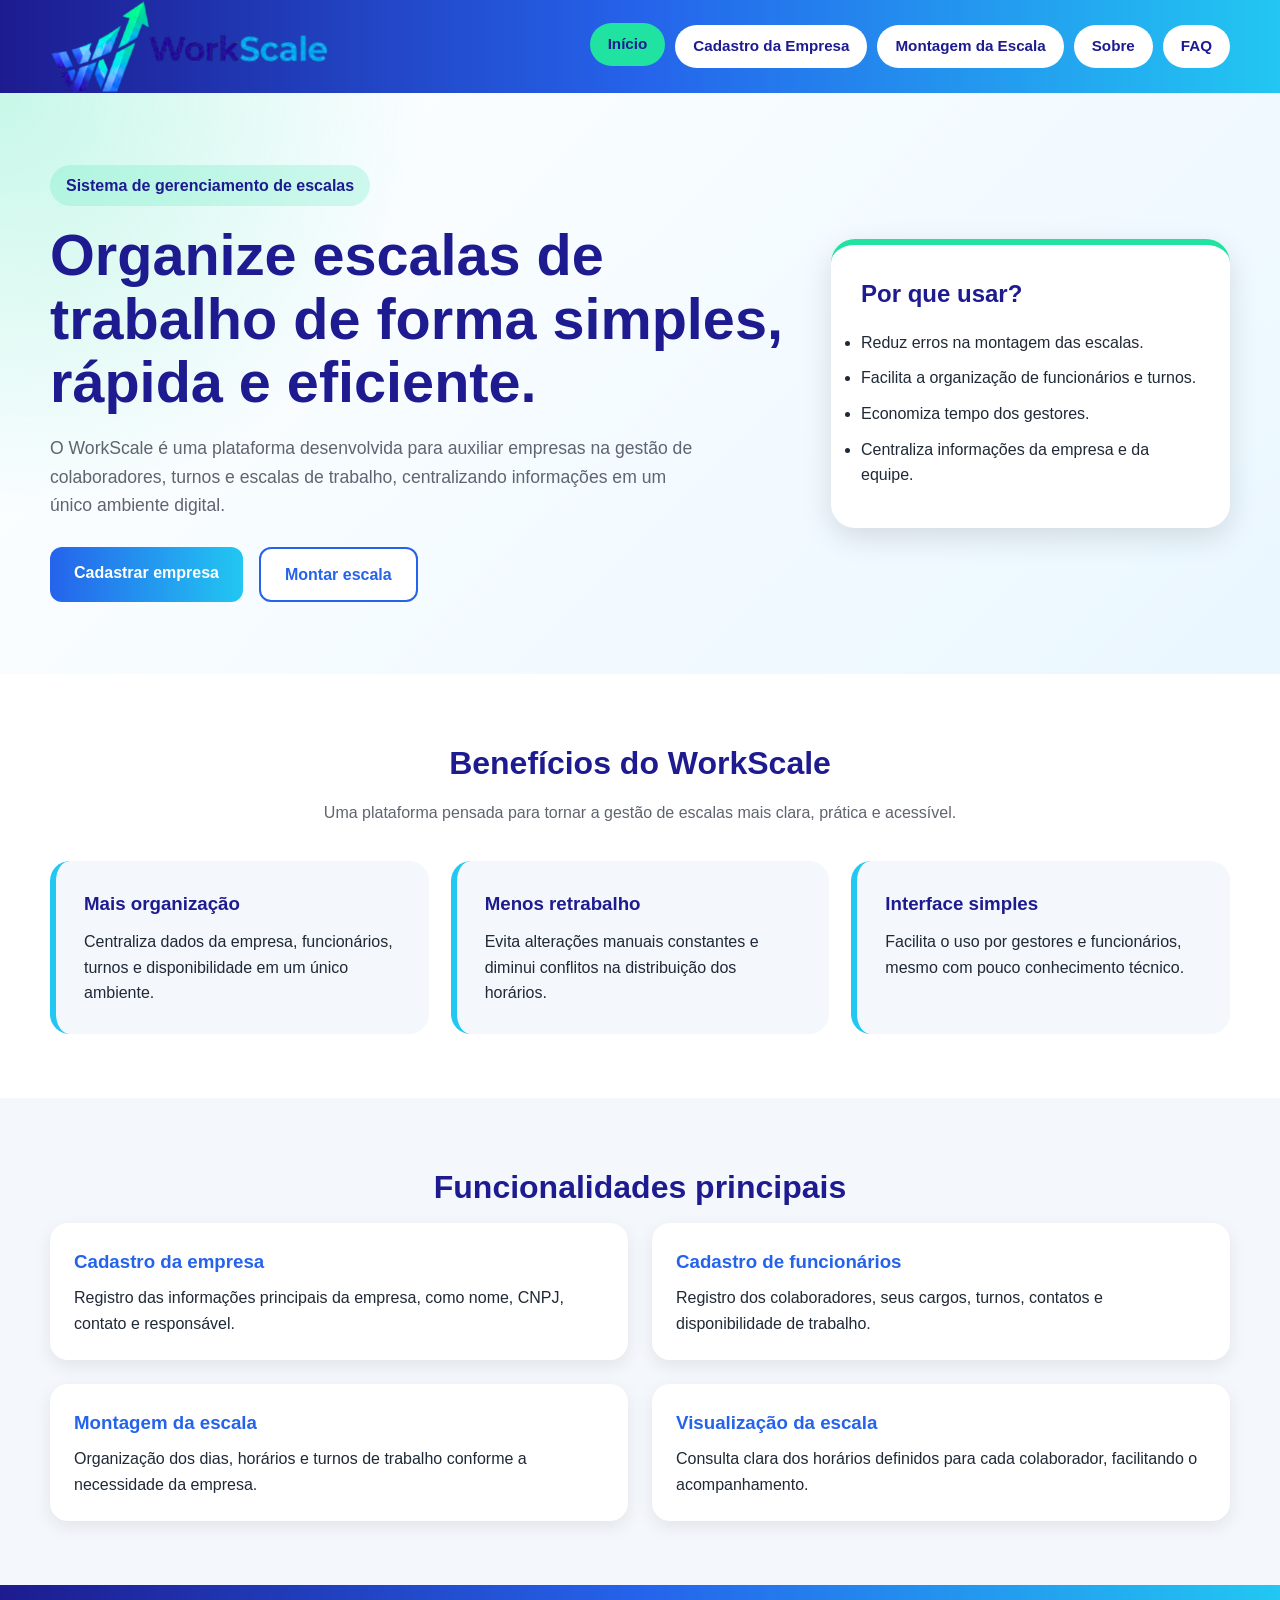
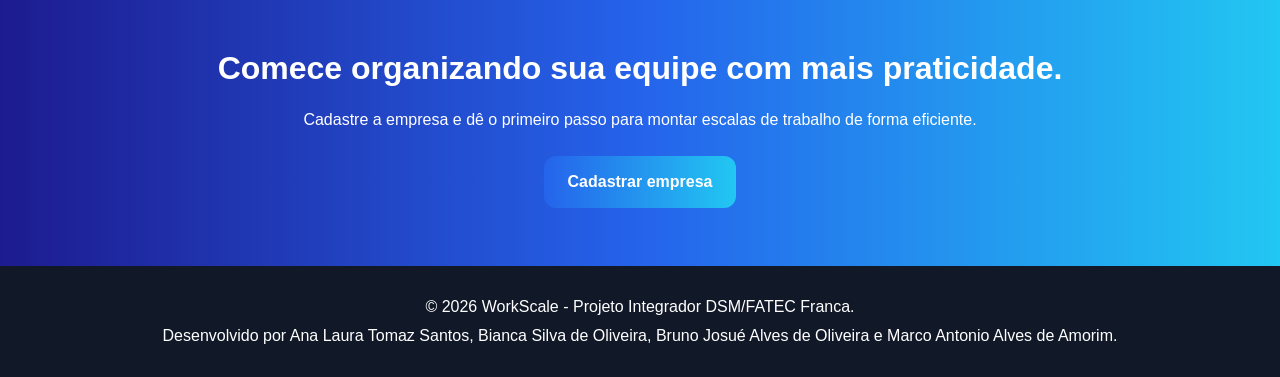
==== index.html @ eb6d6a7c "Primeira versão do projeto WorkScale Estrutura inicial do site com páginas principais e identidade v" ====
<!DOCTYPE html>
<html lang="pt-BR">
<head>
  <meta charset="UTF-8">
  <meta name="viewport" content="width=device-width, initial-scale=1.0">
  <title>WorkScale | Gestão de Escalas</title>
  <link rel="stylesheet" href="./css/style.css">
</head>
<body>

  <header class="cabecalho">
    <div class="container cabecalho-conteudo">

      <a href="index.html" class="logo-area">
        <img src="./imagens/logo-workscale.png" alt="Logo WorkScale" class="logo">
      </a>

      <nav class="menu">
        <a href="index.html" class="ativo">Início</a>
        <a href="empresa.html">Cadastro da Empresa</a>
        <a href="escala.html">Montagem da Escala</a>
        <a href="sobre.html">Sobre</a>
        <a href="faq.html">FAQ</a>
      </nav>

    </div>
  </header>

  <main>

    <section class="hero">
      <div class="container hero-conteudo">

        <div class="hero-texto">
          <p class="etiqueta">Sistema de gerenciamento de escalas</p>

          <h1>Organize escalas de trabalho de forma simples, rápida e eficiente.</h1>

          <p class="descricao">
            O WorkScale é uma plataforma desenvolvida para auxiliar empresas na gestão de
            colaboradores, turnos e escalas de trabalho, centralizando informações em um único
            ambiente digital.
          </p>

          <div class="botoes-hero">
            <a href="empresa.html" class="botao botao-principal">Cadastrar empresa</a>
            <a href="escala.html" class="botao botao-secundario">Montar escala</a>
          </div>
        </div>

        <div class="hero-card">
          <h2>Por que usar?</h2>
          <ul>
            <li>Reduz erros na montagem das escalas.</li>
            <li>Facilita a organização de funcionários e turnos.</li>
            <li>Economiza tempo dos gestores.</li>
            <li>Centraliza informações da empresa e da equipe.</li>
          </ul>
        </div>

      </div>
    </section>

    <section class="secao">
      <div class="container">

        <h2 class="titulo-secao">Benefícios do WorkScale</h2>

        <p class="subtitulo-secao">
          Uma plataforma pensada para tornar a gestão de escalas mais clara, prática e acessível.
        </p>

        <div class="cards">

          <article class="card">
            <h3>Mais organização</h3>
            <p>
              Centraliza dados da empresa, funcionários, turnos e disponibilidade em um único ambiente.
            </p>
          </article>

          <article class="card">
            <h3>Menos retrabalho</h3>
            <p>
              Evita alterações manuais constantes e diminui conflitos na distribuição dos horários.
            </p>
          </article>

          <article class="card">
            <h3>Interface simples</h3>
            <p>
              Facilita o uso por gestores e funcionários, mesmo com pouco conhecimento técnico.
            </p>
          </article>

        </div>

      </div>
    </section>

    <section class="secao secao-clara">
      <div class="container">

        <h2 class="titulo-secao">Funcionalidades principais</h2>

        <div class="lista-funcionalidades">

          <div>
            <h3>Cadastro da empresa</h3>
            <p>
              Registro das informações principais da empresa, como nome, CNPJ, contato e responsável.
            </p>
          </div>

          <div>
            <h3>Cadastro de funcionários</h3>
            <p>
              Registro dos colaboradores, seus cargos, turnos, contatos e disponibilidade de trabalho.
            </p>
          </div>

          <div>
            <h3>Montagem da escala</h3>
            <p>
              Organização dos dias, horários e turnos de trabalho conforme a necessidade da empresa.
            </p>
          </div>

          <div>
            <h3>Visualização da escala</h3>
            <p>
              Consulta clara dos horários definidos para cada colaborador, facilitando o acompanhamento.
            </p>
          </div>

        </div>

      </div>
    </section>

    <section class="chamada-final">
      <div class="container">

        <h2>Comece organizando sua equipe com mais praticidade.</h2>

        <p>
          Cadastre a empresa e dê o primeiro passo para montar escalas de trabalho de forma eficiente.
        </p>

        <a href="empresa.html" class="botao botao-principal">Cadastrar empresa</a>

      </div>
    </section>

  </main>

  <footer class="rodape">
    <div class="container rodape-conteudo">
      <p>&copy; 2026 WorkScale - Projeto Integrador DSM/FATEC Franca.</p>
      <p>Desenvolvido por Ana Laura Tomaz Santos, Bianca Silva de Oliveira, Bruno Josué Alves de Oliveira
e Marco Antonio Alves de Amorim.
</p>
    </div>
  </footer>

  <script src="./js/script.js"></script>

</body>
</html>
---- css/style.css ----
:root {
  --azul-escuro: #1d1b8f;
  --azul: #2563eb;
  --azul-claro: #22c7f2;
  --verde: #20e3a2;
  --branco: #ffffff;
  --cinza-claro: #f4f7fb;
  --cinza: #5f6470;
  --texto: #1f2937;
  --sombra: 0 10px 30px rgba(0, 0, 0, 0.12);
}

* {
  margin: 0;
  padding: 0;
  box-sizing: border-box;
}

body {
  font-family: Arial, Helvetica, sans-serif;
  color: var(--texto);
  background-color: var(--cinza-claro);
  line-height: 1.6;
}

.container {
  width: min(1180px, 94%);
  margin: 0 auto;
}

/* CABEÇALHO */

.cabecalho {
  background: linear-gradient(
    90deg,
    var(--azul-escuro),
    var(--azul),
    var(--azul-claro)
  );
  padding: 0;
  box-shadow: var(--sombra);
}

.cabecalho-conteudo {
  display: flex;
  align-items: center;
  justify-content: space-between;
  gap: 28px;
  min-height: 85px;
}

.logo-area {
  display: flex;
  align-items: center;
  text-decoration: none;
  flex-shrink: 0;
}

.logo {
  width: 280px;
  height: auto;
  display: block;
}

.menu {
  display: flex;
  align-items: center;
  justify-content: flex-end;
  gap: 10px;
  flex-wrap: wrap;
}

.menu a {
  text-decoration: none;
  color: var(--azul-escuro);
  background-color: var(--branco);
  padding: 9px 18px;
  border-radius: 999px;
  font-weight: 700;
  font-size: 0.95rem;
  transition: 0.3s;
  white-space: nowrap;
}

.menu a:hover,
.menu a.ativo {
  background-color: var(--verde);
  color: var(--azul-escuro);
  transform: translateY(-2px);
}

/* SEÇÃO PRINCIPAL DA HOME */

.hero {
  padding: 72px 0;
  background:
    radial-gradient(
      circle at top left,
      rgba(32, 227, 162, 0.25),
      transparent 30%
    ),
    linear-gradient(135deg, #ffffff, #eaf7ff);
}

.hero-conteudo {
  display: grid;
  grid-template-columns: 1.3fr 0.7fr;
  align-items: center;
  gap: 40px;
}

.etiqueta {
  display: inline-block;
  background-color: rgba(32, 227, 162, 0.18);
  color: var(--azul-escuro);
  padding: 8px 16px;
  border-radius: 999px;
  font-weight: 700;
  margin-bottom: 18px;
}

.hero h1 {
  font-size: clamp(2rem, 5vw, 3.6rem);
  line-height: 1.1;
  color: var(--azul-escuro);
  margin-bottom: 20px;
}

.descricao {
  color: var(--cinza);
  font-size: 1.1rem;
  max-width: 650px;
  margin-bottom: 28px;
}

.hero-card {
  background-color: var(--branco);
  padding: 30px;
  border-radius: 24px;
  box-shadow: var(--sombra);
  border-top: 6px solid var(--verde);
}

.hero-card h2 {
  color: var(--azul-escuro);
  margin-bottom: 16px;
}

.hero-card li {
  margin-bottom: 10px;
}

/* BOTÕES */

.botoes-hero,
.botoes-formulario {
  display: flex;
  gap: 16px;
  flex-wrap: wrap;
}

.botao {
  display: inline-block;
  text-decoration: none;
  padding: 13px 24px;
  border-radius: 12px;
  font-weight: 800;
  transition: 0.3s;
}

.botao-principal {
  background: linear-gradient(
    90deg,
    var(--azul),
    var(--azul-claro)
  );
  color: var(--branco);
}

.botao-secundario {
  border: 2px solid var(--azul);
  color: var(--azul);
  background-color: var(--branco);
}

.botao:hover {
  transform: translateY(-3px);
  box-shadow: var(--sombra);
}

button.botao {
  border: none;
  cursor: pointer;
}

/* SEÇÕES */

.secao {
  padding: 64px 0;
  background-color: var(--branco);
}

.secao-clara {
  background-color: var(--cinza-claro);
}

.titulo-secao {
  text-align: center;
  color: var(--azul-escuro);
  font-size: 2rem;
  margin-bottom: 10px;
}

.subtitulo-secao {
  text-align: center;
  color: var(--cinza);
  max-width: 760px;
  margin: 0 auto 36px auto;
}

/* CARDS */

.cards {
  display: grid;
  grid-template-columns: repeat(3, 1fr);
  gap: 22px;
}

.card {
  background-color: var(--cinza-claro);
  padding: 28px;
  border-radius: 20px;
  border-left: 6px solid var(--azul-claro);
  transition: 0.3s;
}

.card:hover {
  transform: translateY(-5px);
  box-shadow: var(--sombra);
}

.card h3 {
  color: var(--azul-escuro);
  margin-bottom: 10px;
}

/* FUNCIONALIDADES */

.lista-funcionalidades {
  display: grid;
  grid-template-columns: repeat(2, 1fr);
  gap: 24px;
}

.lista-funcionalidades div {
  background-color: var(--branco);
  padding: 24px;
  border-radius: 18px;
  box-shadow: 0 6px 18px rgba(0,0,0,0.08);
}

.lista-funcionalidades h3 {
  color: var(--azul);
  margin-bottom: 8px;
}

/* CHAMADA FINAL */

.chamada-final {
  padding: 58px 0;
  text-align: center;
  background: linear-gradient(
    90deg,
    var(--azul-escuro),
    var(--azul),
    var(--azul-claro)
  );
  color: var(--branco);
}

.chamada-final h2 {
  font-size: 2rem;
  margin-bottom: 12px;
}

.chamada-final p {
  margin-bottom: 24px;
}

/* FORMULÁRIOS */

.formulario {
  background-color: var(--branco);
  padding: 32px;
  border-radius: 24px;
  box-shadow: var(--sombra);
  display: grid;
  grid-template-columns: repeat(2, 1fr);
  gap: 22px;
  max-width: 950px;
  margin: 0 auto;
}

.grupo-campo {
  display: flex;
  flex-direction: column;
  gap: 8px;
}

.grupo-campo label {
  font-weight: 700;
  color: var(--azul-escuro);
}

.grupo-campo input,
.grupo-campo select,
.grupo-campo textarea {
  width: 100%;
  padding: 13px 14px;
  border: 2px solid #dbeafe;
  border-radius: 12px;
  font-size: 1rem;
  font-family: Arial, Helvetica, sans-serif;
  outline: none;
  transition: 0.3s;
}

.grupo-campo input:focus,
.grupo-campo select:focus,
.grupo-campo textarea:focus {
  border-color: var(--azul-claro);
  box-shadow: 0 0 0 4px rgba(34, 199, 242, 0.18);
}

.campo-maior {
  grid-column: span 2;
}

.botoes-formulario {
  grid-column: span 2;
  justify-content: flex-end;
}

/* DIAS DA SEMANA */

.dias-semana {
  display: grid;
  grid-template-columns: repeat(4, 1fr);
  gap: 15px;
  margin-top: 10px;
}

.dia-card {
  background-color: var(--cinza-claro);
  border: 2px solid #dbeafe;
  border-radius: 14px;
  padding: 15px;
  display: flex;
  align-items: center;
  gap: 10px;
  cursor: pointer;
  transition: 0.3s;
  font-weight: 600;
}

.dia-card:hover {
  border-color: var(--azul-claro);
  transform: translateY(-2px);
  box-shadow: 0 4px 12px rgba(0,0,0,0.08);
}

.dia-card input {
  width: 18px;
  height: 18px;
  accent-color: var(--verde);
}

.dia-card span {
  color: var(--azul-escuro);
}

/* TABELA DA ESCALA */

.tabela-escala {
  max-width: 950px;
  margin: 34px auto 0 auto;
  background-color: var(--branco);
  padding: 28px;
  border-radius: 24px;
  box-shadow: var(--sombra);
}

.tabela-escala h2 {
  color: var(--azul-escuro);
  margin-bottom: 18px;
  text-align: center;
}

.tabela-responsiva {
  overflow-x: auto;
}

.tabela-responsiva table {
  width: 100%;
  border-collapse: collapse;
  min-width: 700px;
}

.tabela-responsiva th,
.tabela-responsiva td {
  padding: 14px;
  text-align: left;
  border-bottom: 1px solid #dbeafe;
}

.tabela-responsiva th {
  background-color: var(--azul-escuro);
  color: var(--branco);
}

.tabela-responsiva tr:hover {
  background-color: var(--cinza-claro);
}

/* RODAPÉ */

.rodape {
  background-color: #111827;
  color: var(--branco);
  padding: 24px 0;
  text-align: center;
}

.rodape p {
  margin: 4px 0;
}

/* RESPONSIVIDADE */

@media (max-width: 950px) {
  .cabecalho-conteudo {
    flex-direction: column;
    justify-content: center;
    gap: 12px;
    min-height: auto;
    padding: 12px 0;
  }

  .logo {
    width: 270px;
  }

  .menu {
    justify-content: center;
  }

  .menu a {
    padding: 8px 16px;
    font-size: 0.9rem;
  }

  .hero-conteudo,
  .cards,
  .lista-funcionalidades {
    grid-template-columns: 1fr;
  }

  .hero {
    padding: 48px 0;
  }
}

@media (max-width: 720px) {
  .formulario {
    grid-template-columns: 1fr;
    padding: 24px;
  }

  .campo-maior,
  .botoes-formulario {
    grid-column: span 1;
  }

  .botoes-formulario {
    justify-content: center;
  }

  .dias-semana {
    grid-template-columns: repeat(2, 1fr);
  }
}

@media (max-width: 480px) {
  .logo {
    width: 220px;
  }

  .menu {
    gap: 8px;
  }

  .menu a {
    padding: 8px 14px;
    font-size: 0.85rem;
  }

  .dias-semana {
    grid-template-columns: 1fr;
  }
}
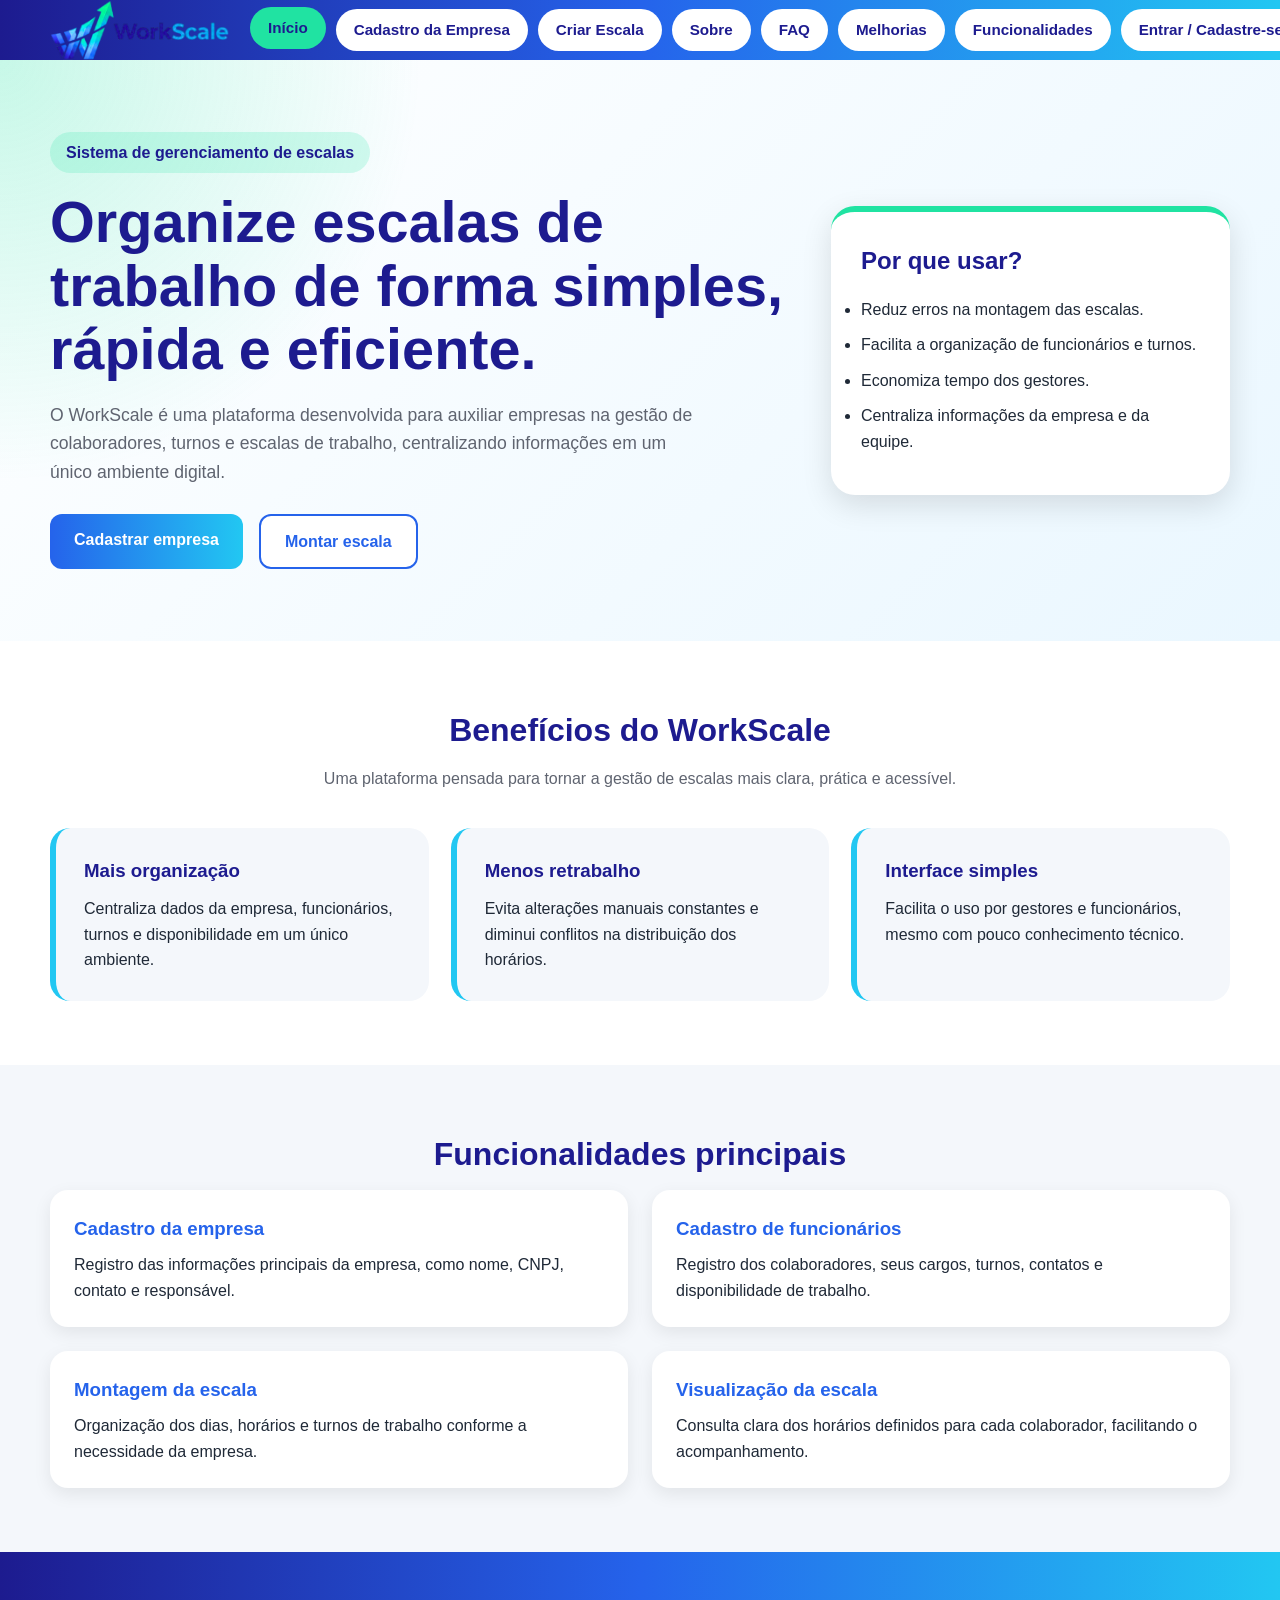
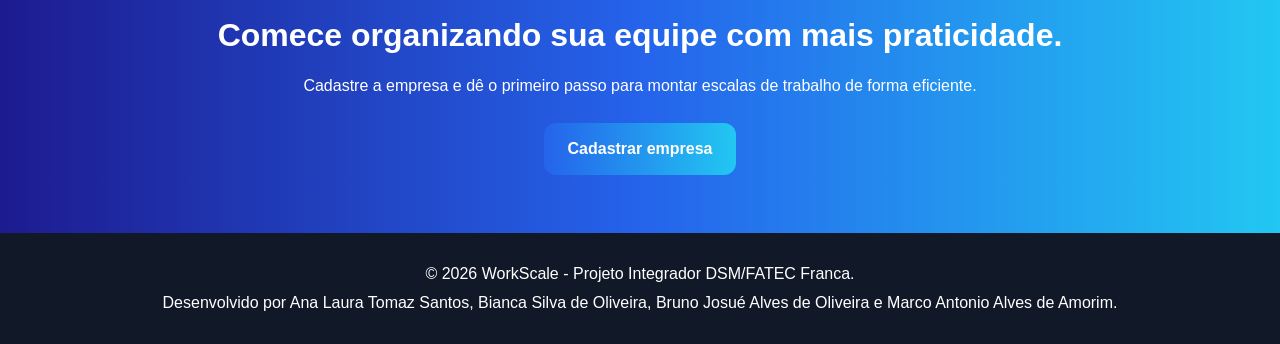
==== commit 2722d276: "tela de login e funcionalidades - Bianca" ====
--- a/index.html
+++ b/index.html
@@ -18,9 +18,14 @@
       <nav class="menu">
         <a href="index.html" class="ativo">Início</a>
         <a href="empresa.html">Cadastro da Empresa</a>
-        <a href="escala.html">Montagem da Escala</a>
+        <a href="escala.html">Criar Escala</a>
         <a href="sobre.html">Sobre</a>
         <a href="faq.html">FAQ</a>
+        <a href="melhorias.html">Melhorias</a>
+        <a href="funcionalidades.html">Funcionalidades</a>
+
+        <a href="login.html" class="btn-acesso">Entrar / Cadastre-se</a>
+        
       </nav>
 
     </div>
--- a/css/style.css
+++ b/css/style.css
@@ -45,8 +45,7 @@
   display: flex;
   align-items: center;
   justify-content: space-between;
-  gap: 28px;
-  min-height: 85px;
+  gap: 20px;
 }
 
 .logo-area {
@@ -57,17 +56,27 @@
 }
 
 .logo {
-  width: 280px;
+  width: 180px; 
   height: auto;
-  display: block;
-}
+  flex-shrink: 0;
+}
+
 
 .menu {
   display: flex;
   align-items: center;
   justify-content: flex-end;
   gap: 10px;
-  flex-wrap: wrap;
+  flex: 1;
+}
+
+.menu::-webkit-scrollbar {
+  height: 6px;
+}
+
+.menu::-webkit-scrollbar-thumb {
+  background: var(--azul-claro);
+  border-radius: 10px;
 }
 
 .menu a {
@@ -87,6 +96,22 @@
   background-color: var(--verde);
   color: var(--azul-escuro);
   transform: translateY(-2px);
+}
+
+.btn-acesso{
+    padding: 10px 18px;
+    border-radius: 8px;
+    background: white;
+    color: var(--azul-escuro);
+    font-weight: bold;
+    text-decoration: none;
+
+    transition: 0.3s ease;
+}
+
+.btn-acesso:hover{
+    background: var(--verde);
+    transform: translateY(-2px);
 }
 
 /* SEÇÃO PRINCIPAL DA HOME */
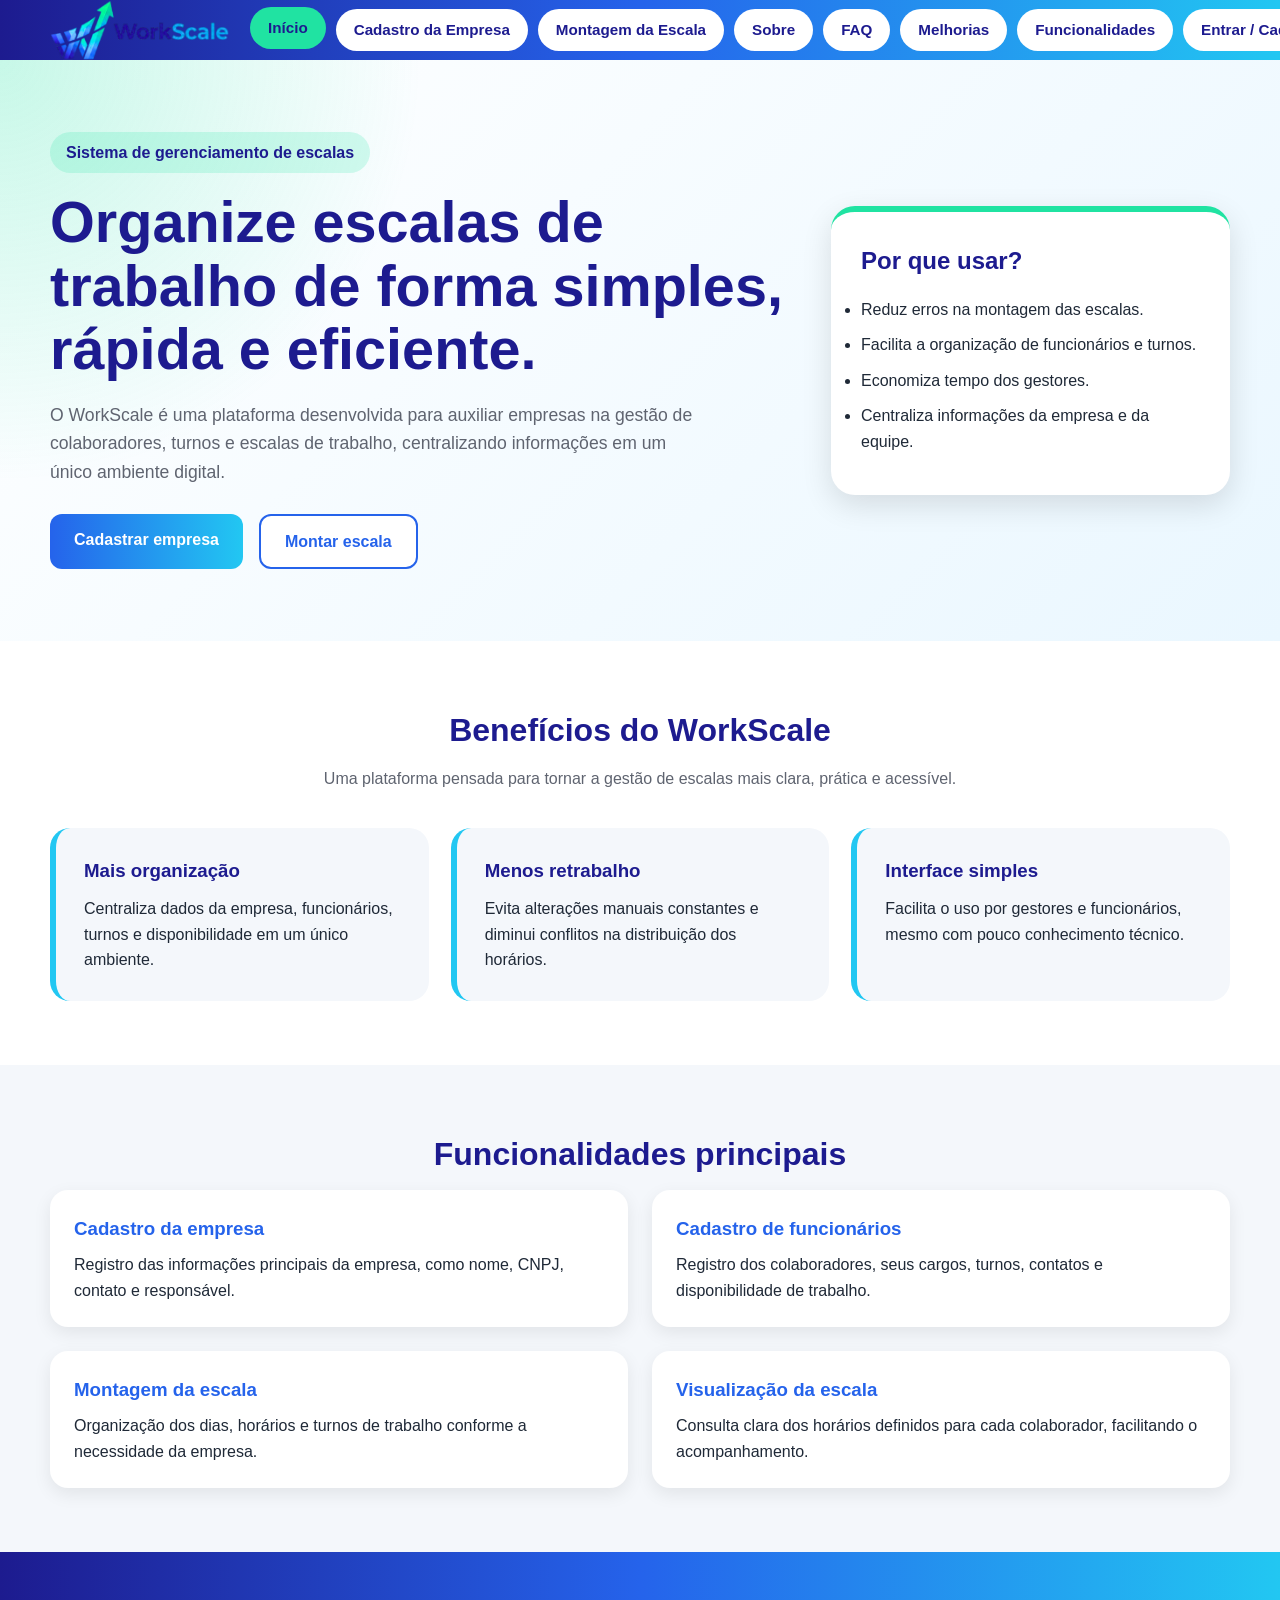
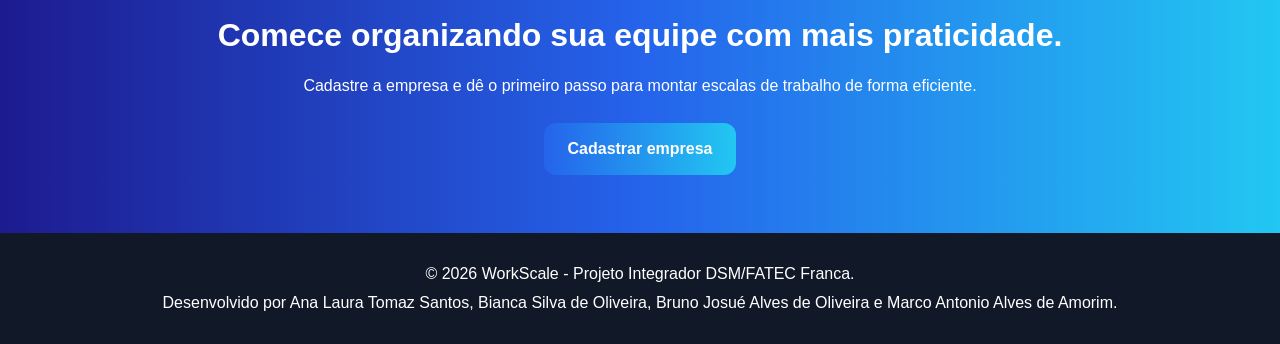
==== commit 04ae0a00: "alteração tela de escala" ====
--- a/index.html
+++ b/index.html
@@ -18,7 +18,7 @@
       <nav class="menu">
         <a href="index.html" class="ativo">Início</a>
         <a href="empresa.html">Cadastro da Empresa</a>
-        <a href="escala.html">Criar Escala</a>
+        <a href="escala.html">Montagem da Escala</a>
         <a href="sobre.html">Sobre</a>
         <a href="faq.html">FAQ</a>
         <a href="melhorias.html">Melhorias</a>
--- a/css/style.css
+++ b/css/style.css
@@ -532,4 +532,24 @@
   .dias-semana {
     grid-template-columns: 1fr;
   }
+}
+
+.aviso-demo {
+    background-color: #f4f8ff;
+    border-left: 5px solid #4f46e5;
+    padding: 15px 20px;
+    margin: 20px 0;
+    border-radius: 8px;
+}
+
+.aviso-demo p {
+    margin: 0;
+    color: #333;
+    font-size: 15px;
+}
+
+.botoes-escala {
+    display: flex;
+    justify-content: center;
+    margin: 30px 0;
 }
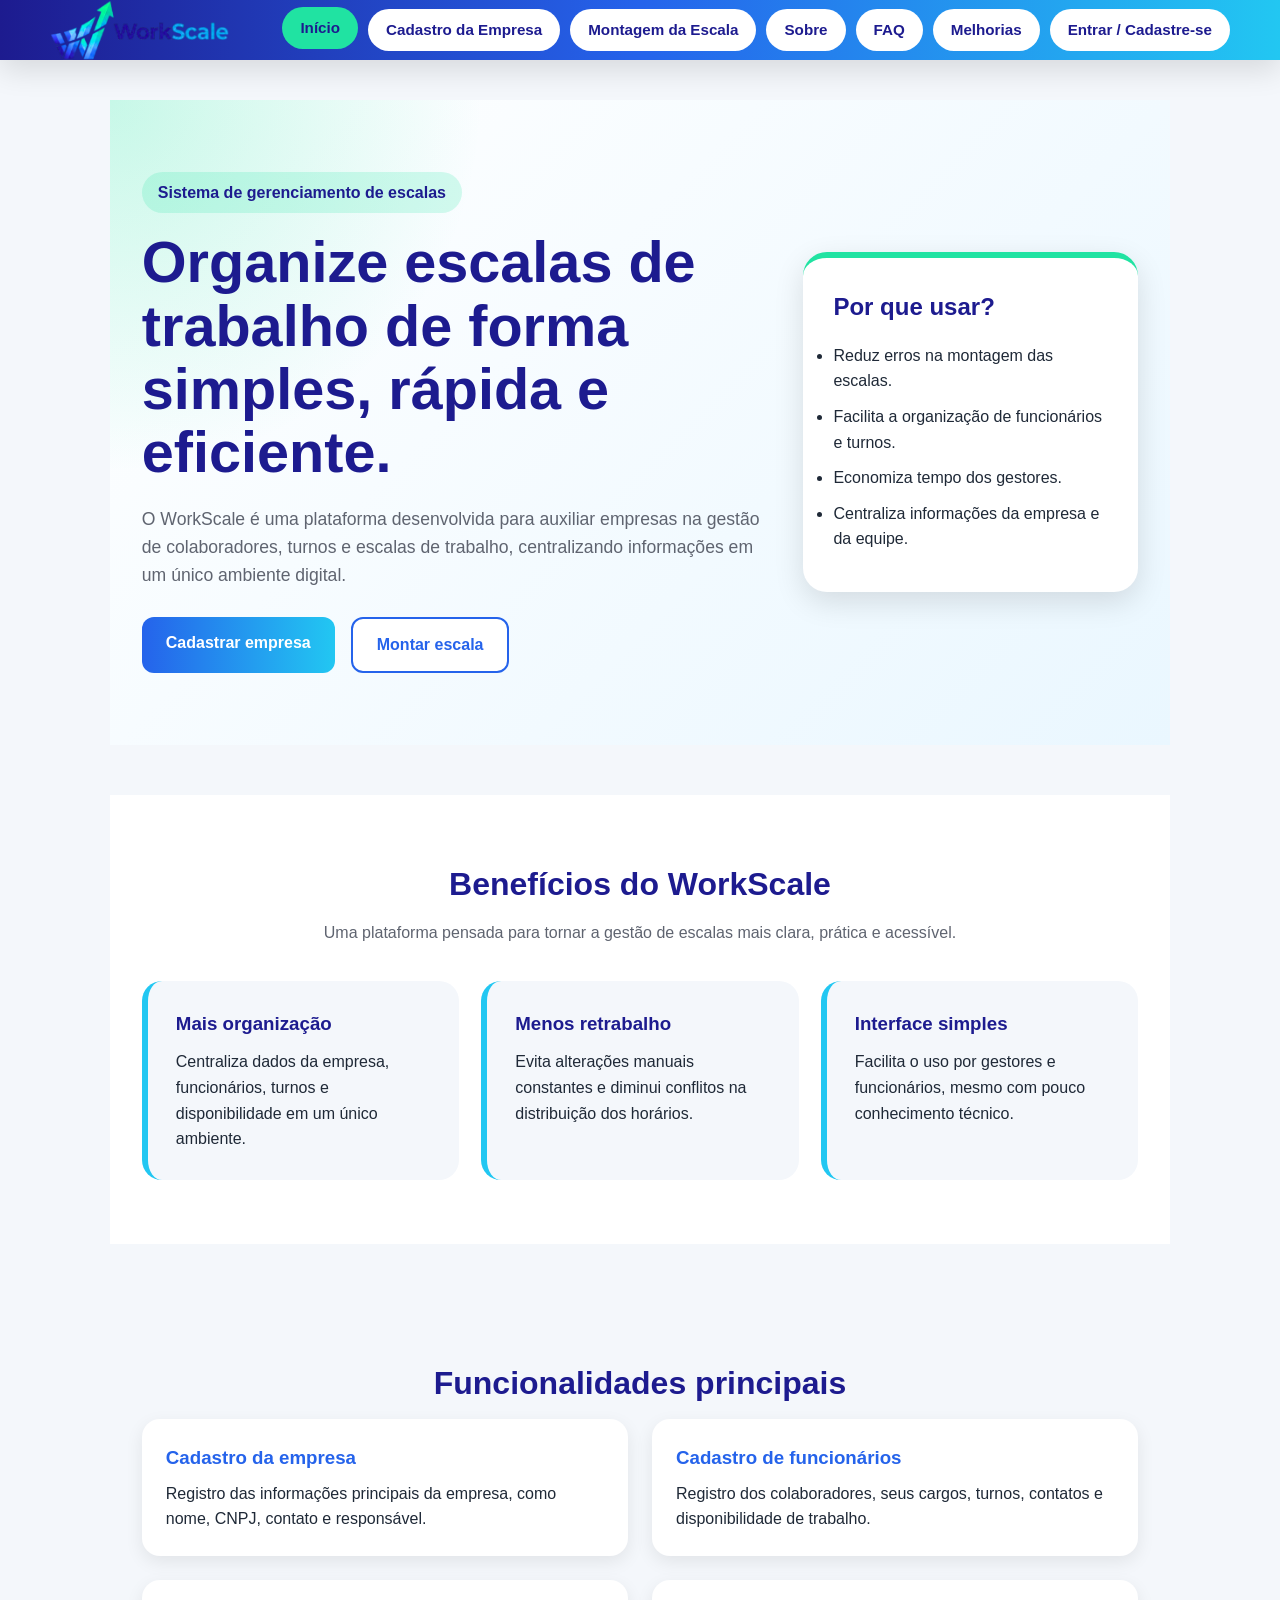
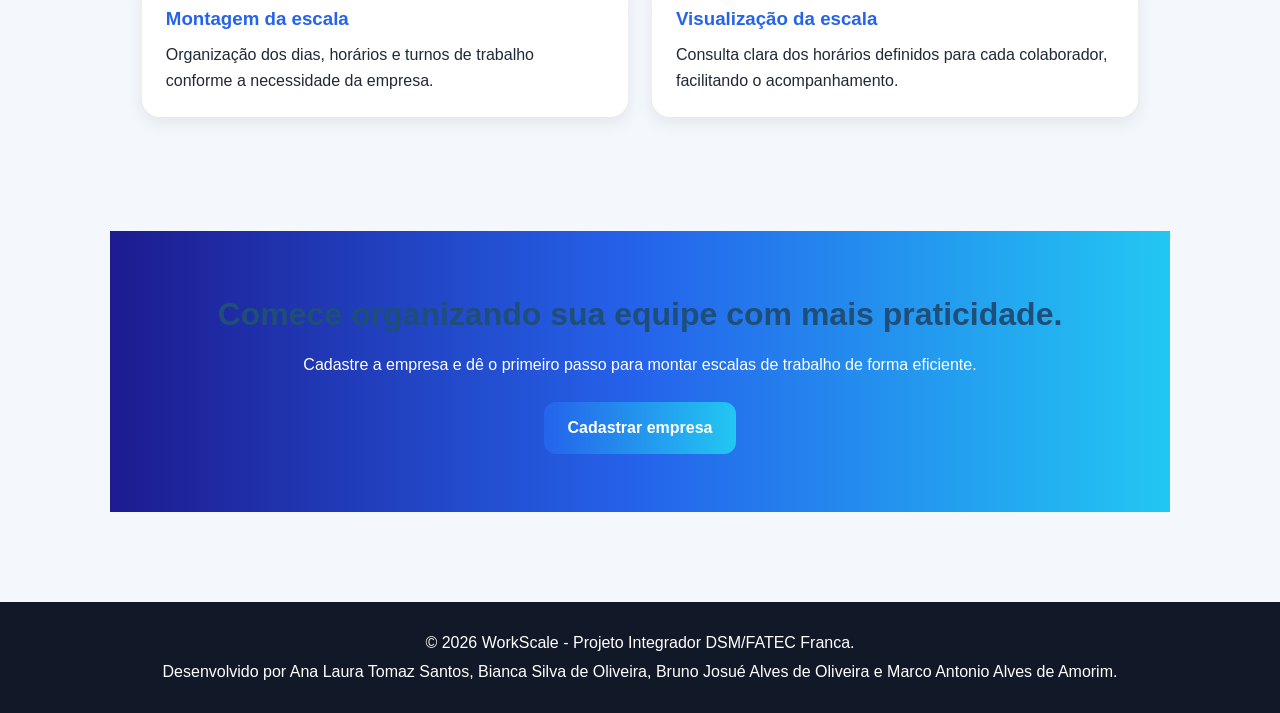
==== commit 47b8201e: "Alterações de Bruno Josué no WorkScale" ====
--- a/index.html
+++ b/index.html
@@ -22,7 +22,6 @@
         <a href="sobre.html">Sobre</a>
         <a href="faq.html">FAQ</a>
         <a href="melhorias.html">Melhorias</a>
-        <a href="funcionalidades.html">Funcionalidades</a>
 
         <a href="login.html" class="btn-acesso">Entrar / Cadastre-se</a>
         
--- a/css/style.css
+++ b/css/style.css
@@ -552,4 +552,21 @@
     display: flex;
     justify-content: center;
     margin: 30px 0;
+}
+
+/* Página Sobre */
+
+main{
+    max-width:1100px;
+    margin:auto;
+    padding:40px 20px;
+}
+
+section{
+    margin-bottom:50px;
+}
+
+section h2{
+    color:#1f4e79;
+    margin-bottom:15px;
 }
